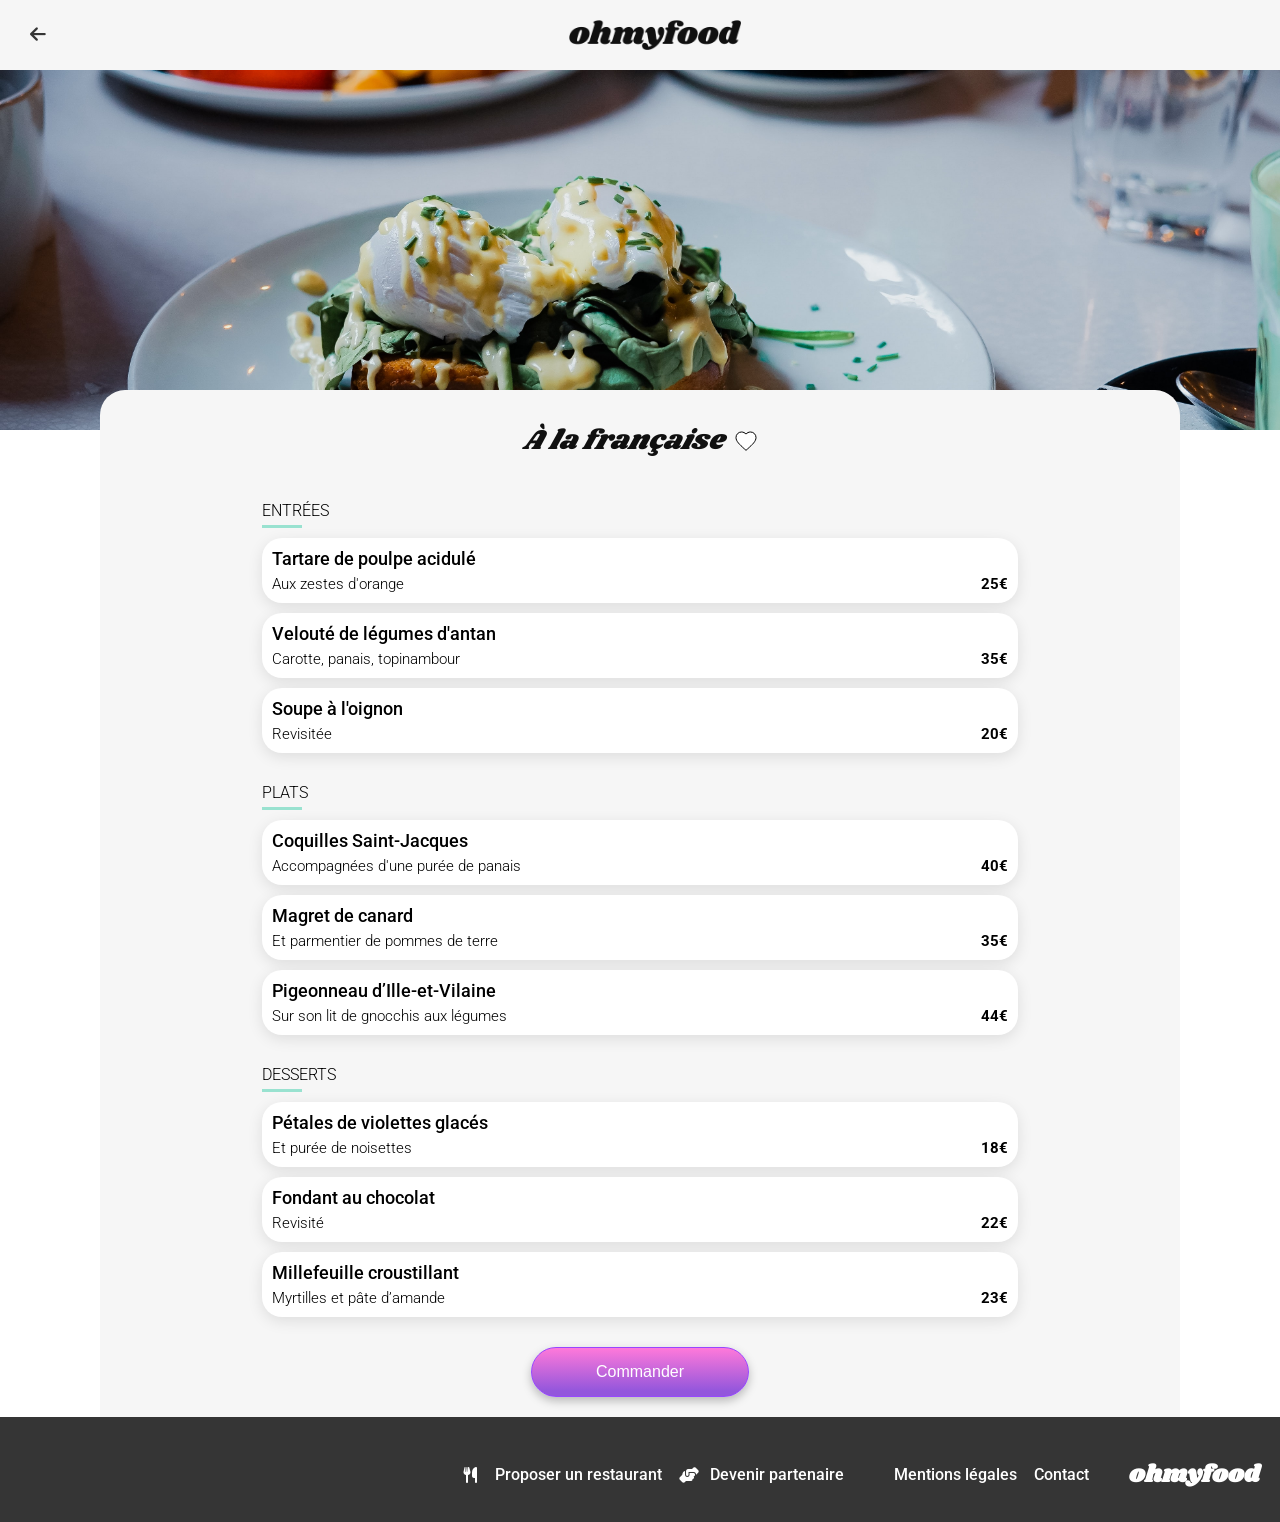
==== restaurant/a-la-francaise.html @ 743ebf79 "avec les anim coeur et coche ok" ====
<!DOCTYPE html>
<html lang="fr">
<head>
    <meta charset="UTF-8">
    <meta name="viewport" content="width=device-width, initial-scale=1.0">
    <title>A la Francaise</title>
    <link rel="preconnect" href="https://fonts.googleapis.com">
    <link rel="preconnect" href="https://fonts.gstatic.com" crossorigin>
    <link href="https://fonts.googleapis.com/css2?family=Cabin:ital,wght@0,400..700;1,400..700&family=Poppins:ital,wght@0,100;0,200;0,300;0,400;0,500;0,600;0,700;0,800;0,900;1,100;1,200;1,300;1,400;1,500;1,600;1,700;1,800;1,900&family=Roboto:ital,wght@0,100..900;1,100..900&display=swap" rel="stylesheet">
    <link href="https://fonts.googleapis.com/css2?family=Shrikhand&display=swap" rel="stylesheet">
    <link rel="stylesheet" href="https://cdnjs.cloudflare.com/ajax/libs/font-awesome/6.2.1/css/all.min.css" integrity="sha512-MV7K8+y+gLIBoVD59lQIYicR65iaqukzvf/nwasF0nqhPay5w/9lJmVM2hMDcnK1OnMGCdVK+iQrJ7lzPJQd1w==" crossorigin="anonymous" referrerpolicy="no-referrer">
    <link rel="stylesheet" href="../sass/sass/restaurant.css">
</head>
<body>
    <nav>
        <header>
            <a href="../index.html"><i class="fa-solid fa-arrow-left"></i></a>
            <img class="logo" src="../ImagesTextesOhmyfood/images/logo/ohmyfood.png" alt="Logo ohmyfood">
        </header>
        <img class="cover-restaurant" src="../ImagesTextesOhmyfood/images/restaurants/toa-heftiba-DQKerTsQwi0-unsplash.jpg" alt="La palette du gout">
    </nav>
    <main>
        <div class="conteneur-menu">
            <div class="title">
                <h1>À la française</h1>
                <svg class="like" xmlns="http://www.w3.org/2000/svg" viewBox="0 0 24 24">
                    <defs>
                        <linearGradient id="likeGradientHover" x1="0%" y1="0%" x2="0%" y2="100%">
                            <stop offset="0%" style="stop-color:#9356DC;stop-opacity:1" />
                            <stop offset="100%" style="stop-color:#FF79DA;stop-opacity:1" />
                        </linearGradient>
                    </defs>
                    <path
                            d="M12 21.35l-1.45-1.32C5.4 15.36 2 12.28 2 8.5
                                    2 5.42 4.42 3 7.5 3
                                    c1.74 0 3.41 0.81 4.5 2.09
                                    C13.09 3.81 14.76 3 16.5 3
                                    19.58 3 22 5.42 22 8.5
                                    c0 3.78-3.4 6.86-8.55 11.54L12 21.35z" />
                </svg>
            </div>
            <section class="class-menu">
                <h2>ENTRÉES</h2>
                <div class="souligne"></div>
                <article class="plat">
                    <div class="space-between">
                        <div class="desc">
                            <h3>Tartare de poulpe acidulé</h3>
                            <p>Aux zestes d'orange</p>
                        </div>
                        <div class="prix">
                            <h3>25€</h3>
                        </div>
                    </div>
                    <div class="like">
                        <i class="fa-regular fa-circle-check"></i>
                    </div>
                </article>
                <article class="plat">
                    <div class="space-between">
                        <div class="desc">
                            <h3>Velouté de légumes d'antan</h3>
                            <p>Carotte, panais, topinambour</p>
                        </div>
                        <div class="prix">
                            <h3>35€</h3>
                        </div>
                    </div>
                    <div class="like">
                        <i class="fa-regular fa-circle-check"></i>
                    </div>
                </article>
                <article class="plat">
                    <div class="space-between">
                        <div class="desc">
                            <h3>Soupe à l'oignon</h3>
                            <p>Revisitée</p>
                        </div>
                        <div class="prix">
                            <h3>20€</h3>
                        </div>
                    </div>
                    <div class="like">
                        <i class="fa-regular fa-circle-check"></i>
                    </div>
                </article>
            </section>
            <section class="class-menu">
                <h2>PLATS</h2>
                <div class="souligne"></div>
                <article class="plat">
                    <div class="space-between">
                        <div class="desc">
                            <h3>Coquilles Saint-Jacques</h3>
                            <p>Accompagnées d'une purée de panais</p>
                        </div>
                        <div class="prix">
                            <h3>40€</h3>
                        </div>
                    </div>
                    <div class="like">
                        <i class="fa-regular fa-circle-check"></i>
                    </div>
                </article>
                <article class="plat">
                    <div class="space-between">
                        <div class="desc">
                            <h3>Magret de canard</h3>
                            <p>Et parmentier de pommes de terre</p>
                        </div>
                        <div class="prix">
                            <h3>35€</h3>
                        </div>
                    </div>
                    <div class="like">
                        <i class="fa-regular fa-circle-check"></i>
                    </div>
                </article>
                <article class="plat">
                    <div class="space-between">
                        <div class="desc">
                            <h3>Pigeonneau d’Ille-et-Vilaine</h3>
                            <p>Sur son lit de gnocchis aux légumes</p>
                        </div>
                        <div class="prix">
                            <h3>44€</h3>
                        </div>
                    </div>
                    <div class="like">
                        <i class="fa-regular fa-circle-check"></i>
                    </div>
                </article>
            </section>
            <section class="class-menu">
                <h2>DESSERTS</h2>
                <div class="souligne"></div>
                <article class="plat">
                    <div class="space-between">
                        <div class="desc">
                            <h3>Pétales de violettes glacés</h3>
                            <p>Et purée de noisettes</p>
                        </div>
                        <div class="prix">
                            <h3>18€</h3>
                        </div>
                    </div>
                    <div class="like">
                        <i class="fa-regular fa-circle-check"></i>
                    </div>
                </article>
                <article class="plat">
                    <div class="space-between">
                        <div class="desc">
                            <h3>Fondant au chocolat</h3>
                            <p>Revisité</p>
                        </div>
                        <div class="prix">
                            <h3>22€</h3>
                        </div>
                    </div>
                    <div class="like">
                        <i class="fa-regular fa-circle-check"></i>
                    </div>
                </article>
                <article class="plat">
                    <div class="space-between">
                        <div class="desc">
                            <h3>Millefeuille croustillant</h3>
                            <p>Myrtilles et pâte d’amande</p>
                        </div>
                        <div class="prix">
                            <h3>23€</h3>
                        </div>
                    </div>
                    <div class="like">
                        <i class="fa-regular fa-circle-check"></i>
                    </div>
                </article>
            </section>
            <div class="div-commande">
                <button class="button-gradiant">Commander</button>
            </div>
        </div>
    </main>
    <footer>
        <h2>ohmyfood</h2>
        <section class="liens">
            <div class="groupe-lien">
                <a>
                    <i class="fa-solid fa-utensils"></i>
                    <p>Proposer un restaurant</p>
                </a>
                <a>
                    <i class="fa-solid fa-handshake-angle"></i>
                    <p>Devenir partenaire</p>
                </a>
            </div>
            <div class="groupe-lien">
                <a>
                    <p>Mentions légales</p>
                </a>
                <a>
                    <p>Contact</p>
                </a>
            </div>
        </section>
    </footer>
</body>
</html>
---- sass/sass/restaurant.css ----
* {
  margin: 0px;
}

body {
  background-color: #FFF;
}

nav {
  color: #353535;
  width: 100vw;
  display: flex;
  flex-direction: column;
  position: relative;
  background-color: #F6F6F6;
}
nav header {
  padding: 10px;
  display: flex;
  flex-direction: row;
  align-items: center;
}
nav header i {
  align-content: center;
  height: 30px;
  width: 30px;
  color: #353535;
  font-size: 18px;
  transform: translateX(20px);
}
nav header .logo {
  height: 30px;
  display: flex;
  padding: 10px;
  margin: auto;
  justify-content: center;
}
nav .cover-restaurant {
  position: relative;
  width: 100vw;
  height: 40vh;
  object-fit: cover;
  margin: 0px 0px -40px 0px;
}

main {
  display: flex;
  flex-direction: column;
  background-color: #F6F6F6;
  border-top-right-radius: 25px;
  border-top-left-radius: 25px;
  position: relative;
}
@media screen and (min-width: 1000px) {
  main {
    width: 90%;
    max-width: 1080px;
    margin: auto;
  }
}
main .conteneur-menu {
  padding: 10px 20px;
}
@media screen and (min-width: 1000px) {
  main .conteneur-menu {
    width: 70%;
    margin: auto;
  }
}
main .conteneur-menu .title {
  display: flex;
  flex-direction: row;
  padding: 20px 0px 20px 0px;
  align-items: center;
  justify-content: space-between;
}
@media screen and (min-width: 1000px) {
  main .conteneur-menu .title {
    justify-content: center;
  }
}
main .conteneur-menu .title h1 {
  font-family: "Shrikhand", "Times New Roman", Times, serif;
  font-weight: 400;
  font-style: italic;
  font-size: 28px;
  color: #101010;
}
@media screen and (min-width: 1000px) {
  main .conteneur-menu .title h1 {
    padding-right: 10px;
  }
}
main .conteneur-menu .title .like {
  width: 24px;
  height: 24px;
  display: flex;
}
main .conteneur-menu .title .like path {
  fill: white;
  stroke: black;
  stroke-width: 1px;
  transition: fill 0.2s ease;
}
main .conteneur-menu .title .like:hover path {
  fill: url(#likeGradientHover);
  stroke-width: 0;
}
main .class-menu h2 {
  font-family: "roboto", sans-serif;
  font-weight: 300;
  font-size: 16px;
  margin-bottom: 5px;
  padding: 20px 0px 0px 0px;
}
main .class-menu .souligne {
  width: 40px;
  height: 3px;
  background-color: #99E2D0;
  margin-bottom: 10px;
}
main .class-menu .plat {
  display: flex;
  flex-direction: row;
  background-color: #fff;
  border-radius: 20px;
  overflow: hidden;
  box-shadow: 0px 4px 15px rgba(0, 0, 0, 0.1);
  align-items: flex-end;
  margin: 10px 0px;
}
main .class-menu .plat .space-between {
  display: flex;
  flex-direction: row;
  align-items: flex-end;
  justify-content: space-between;
  width: 100%;
}
main .class-menu .plat .space-between:hover {
  width: 85%;
  transition: width 0.4s ease-in-out;
  transform-origin: right;
}
@media screen and (min-width: 1000px) {
  main .class-menu .plat .space-between:hover {
    width: 100%;
  }
}
main .class-menu .plat .space-between:hover + .like {
  width: 15%;
}
@media screen and (min-width: 1000px) {
  main .class-menu .plat .space-between:hover + .like {
    width: 65px;
  }
}
main .class-menu .plat .space-between .desc {
  display: flex;
  flex-direction: column;
  text-overflow: ellipsis;
  overflow: hidden;
  white-space: nowrap;
}
main .class-menu .plat .space-between .desc:hover {
  padding-right: 20px;
}
main .class-menu .plat .space-between .desc h3 {
  margin: 0;
  padding: 10px 0px 3px 10px;
  font-family: "roboto", sans-serif;
  font-weight: 500;
  font-size: 18px;
  text-overflow: ellipsis;
  overflow: hidden;
  white-space: nowrap;
}
main .class-menu .plat .space-between .desc p {
  margin: 0;
  padding: 3px 0px 10px 10px;
  font-family: "roboto", sans-serif;
  font-weight: 300;
  font-size: 15px;
  text-overflow: ellipsis;
  overflow: hidden;
}
main .class-menu .plat .space-between .prix h3 {
  margin: 0;
  padding: 0px 10px 10px 0px;
  font-family: "roboto", sans-serif;
  font-weight: 700;
  font-size: 15px;
  white-space: nowrap;
}
main .class-menu .plat .like {
  display: flex;
  position: relative;
  align-items: center;
  color: #fff;
  background-color: #99E2D0;
  width: 0%;
  justify-content: center;
  align-self: stretch;
  transition: width 0.4s ease-in-out;
  overflow: hidden;
}

.div-commande {
  display: flex;
  padding: 0px 0px 30px 0px;
  transform: translateY(20px);
}
.div-commande .button-gradiant {
  color: #FFFFFF;
  background: linear-gradient(180deg, rgb(255, 121, 218) 0%, rgb(147, 86, 220) 90%);
  font-size: 16px;
  height: 50px;
  border-radius: 50px;
  border: 1px solid #9747FF;
  align-content: center;
  width: 218px;
  margin: auto;
  box-shadow: 0px 4px 10px rgba(0, 0, 0, 0.25);
}
.div-commande .button-gradiant:hover {
  cursor: pointer;
}

footer {
  background-color: #353535;
  padding-top: 40px;
  display: flex;
  flex-direction: column;
  gap: 20px;
  padding: 20px;
  color: #fff;
  padding-top: 16px;
}
@media screen and (min-width: 1000px) {
  footer {
    display: flex;
    flex-direction: row-reverse;
    padding-top: 40px;
    padding-bottom: 30px;
  }
}
footer h2 {
  font-family: "Shrikhand", "Times New Roman", Times, serif;
  padding-top: 16px;
}
@media screen and (min-width: 1000px) {
  footer h2 {
    padding-top: 0px;
    padding-left: 20px;
  }
}
footer section {
  display: flex;
  flex-direction: column;
  gap: 7px;
}
@media screen and (min-width: 1000px) {
  footer section {
    flex-direction: row;
    gap: 40px;
  }
}
footer section .groupe-lien {
  display: flex;
  flex-direction: column;
  gap: 7px;
}
@media screen and (min-width: 1000px) {
  footer section .groupe-lien {
    flex-direction: row;
  }
}
footer section .groupe-lien a {
  display: flex;
  align-items: center;
  align-content: center;
  gap: 5px;
}
@media screen and (min-width: 1000px) {
  footer section .groupe-lien a {
    gap: 0px;
  }
}
footer section .groupe-lien a i {
  width: 18px;
  padding-right: 3px;
}
@media screen and (min-width: 1000px) {
  footer section .groupe-lien a i {
    padding-left: 10px;
  }
}
footer section .groupe-lien a p {
  font-weight: 500;
  font-size: 16px;
  font-family: "Roboto", sans-serif;
}
@media screen and (min-width: 1000px) {
  footer section .groupe-lien a p {
    padding-left: 10px;
  }
}

@keyframes like-anim {
  0% {
    width: 0%;
  }
  100% {
    width: 15%;
  }
}

/*# sourceMappingURL=restaurant.css.map */
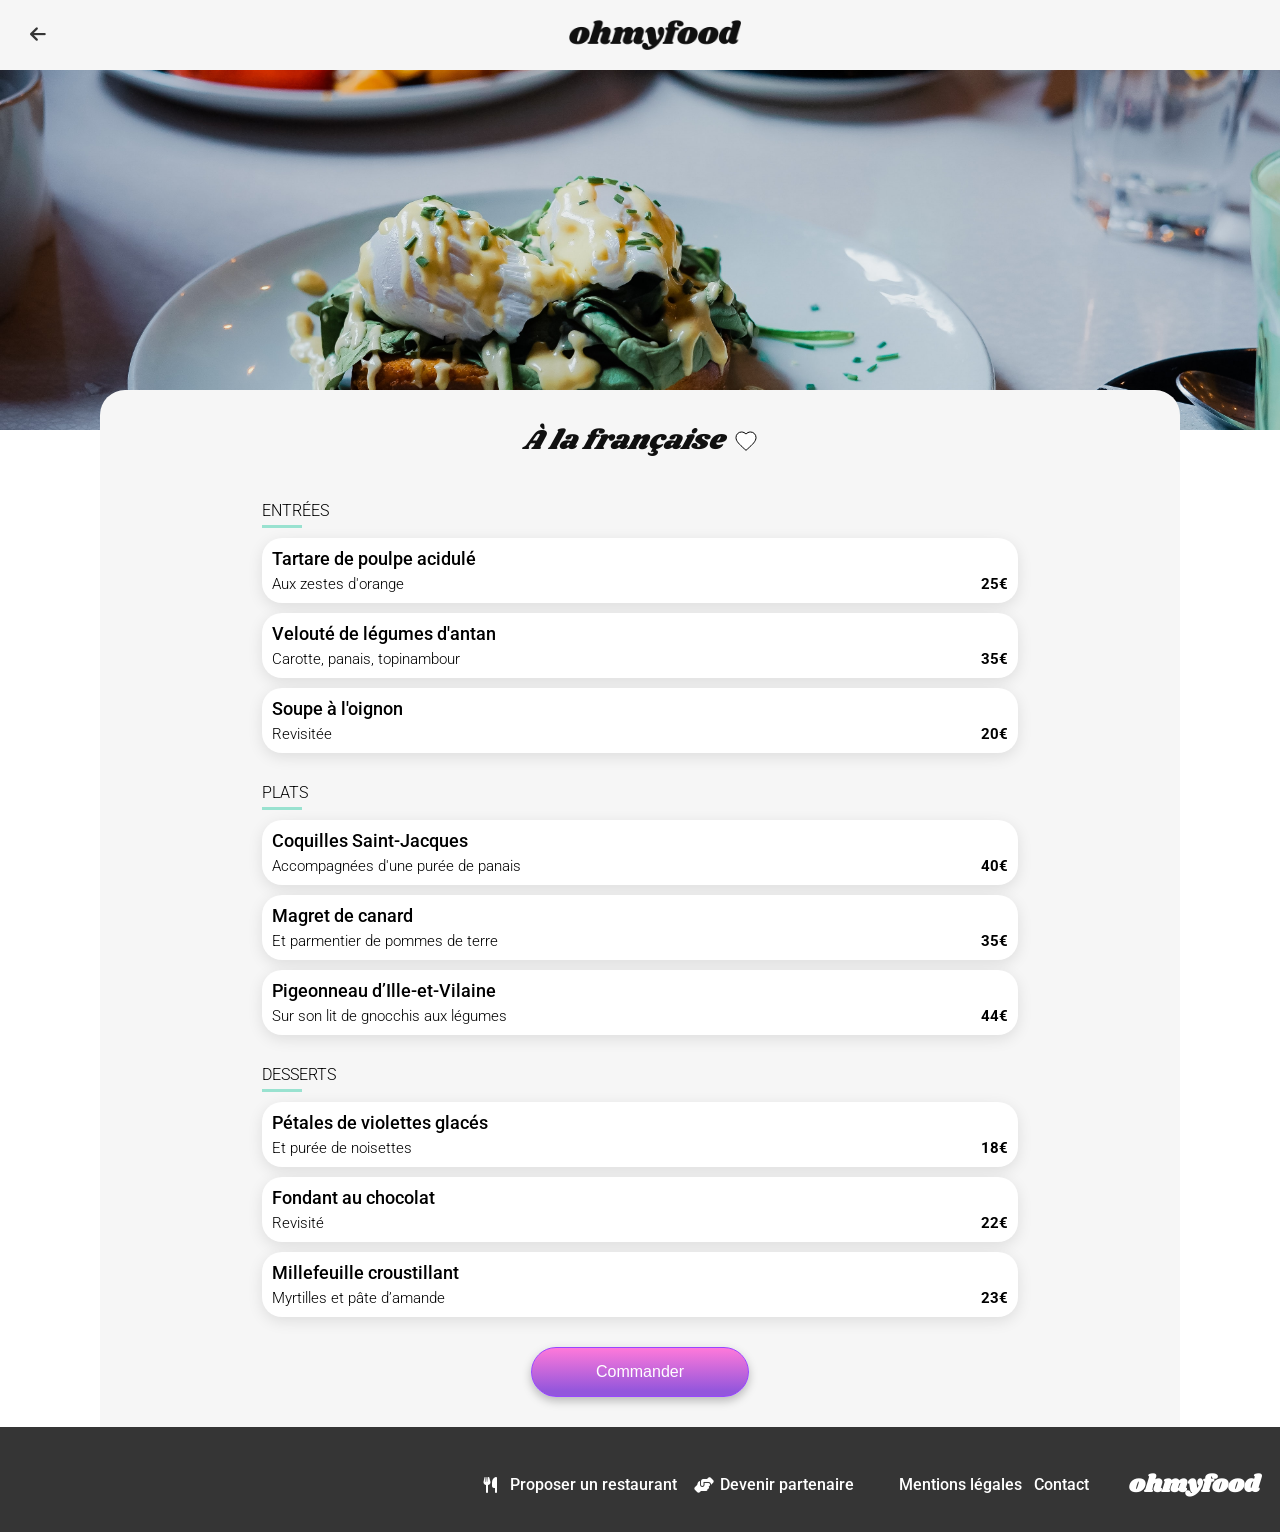
==== commit bee6ed70: "a 99%" ====
--- a/restaurant/a-la-francaise.html
+++ b/restaurant/a-la-francaise.html
@@ -10,11 +10,13 @@
     <link href="https://fonts.googleapis.com/css2?family=Shrikhand&display=swap" rel="stylesheet">
     <link rel="stylesheet" href="https://cdnjs.cloudflare.com/ajax/libs/font-awesome/6.2.1/css/all.min.css" integrity="sha512-MV7K8+y+gLIBoVD59lQIYicR65iaqukzvf/nwasF0nqhPay5w/9lJmVM2hMDcnK1OnMGCdVK+iQrJ7lzPJQd1w==" crossorigin="anonymous" referrerpolicy="no-referrer">
     <link rel="stylesheet" href="../sass/sass/restaurant.css">
+    <script src="../script/app.js" defer></script>
+    <link rel="shortcut icon" type="image/x-icon" href="./ImagesTextesOhmyfood/images/logo/oh.png">
 </head>
 <body>
     <nav>
         <header>
-            <a href="../index.html"><i class="fa-solid fa-arrow-left"></i></a>
+            <a class="back-to-home" href="../index.html"><i class="fa-solid fa-arrow-left"></i></a>
             <img class="logo" src="../ImagesTextesOhmyfood/images/logo/ohmyfood.png" alt="Logo ohmyfood">
         </header>
         <img class="cover-restaurant" src="../ImagesTextesOhmyfood/images/restaurants/toa-heftiba-DQKerTsQwi0-unsplash.jpg" alt="La palette du gout">
@@ -23,7 +25,7 @@
         <div class="conteneur-menu">
             <div class="title">
                 <h1>À la française</h1>
-                <svg class="like" xmlns="http://www.w3.org/2000/svg" viewBox="0 0 24 24">
+                <svg class="coeur" xmlns="http://www.w3.org/2000/svg" viewBox="0 0 24 24">
                     <defs>
                         <linearGradient id="likeGradientHover" x1="0%" y1="0%" x2="0%" y2="100%">
                             <stop offset="0%" style="stop-color:#9356DC;stop-opacity:1" />
--- a/sass/sass/restaurant.css
+++ b/sass/sass/restaurant.css
@@ -1,9 +1,12 @@
 * {
-  margin: 0px;
+  margin: 0;
 }
 
 body {
+  transform: translateY(100vh);
+  opacity: 0;
   background-color: #FFF;
+  animation: slide-in 0.3s ease both;
 }
 
 nav {
@@ -40,7 +43,7 @@
   width: 100vw;
   height: 40vh;
   object-fit: cover;
-  margin: 0px 0px -40px 0px;
+  margin: 0 0 -40px 0;
 }
 
 main {
@@ -70,7 +73,7 @@
 main .conteneur-menu .title {
   display: flex;
   flex-direction: row;
-  padding: 20px 0px 20px 0px;
+  padding: 20px 0 20px 0;
   align-items: center;
   justify-content: space-between;
 }
@@ -91,18 +94,18 @@
     padding-right: 10px;
   }
 }
-main .conteneur-menu .title .like {
+main .conteneur-menu .title .coeur {
   width: 24px;
   height: 24px;
   display: flex;
 }
-main .conteneur-menu .title .like path {
+main .conteneur-menu .title .coeur path {
   fill: white;
   stroke: black;
   stroke-width: 1px;
   transition: fill 0.2s ease;
 }
-main .conteneur-menu .title .like:hover path {
+main .conteneur-menu .title .coeur:hover path {
   fill: url(#likeGradientHover);
   stroke-width: 0;
 }
@@ -111,7 +114,7 @@
   font-weight: 300;
   font-size: 16px;
   margin-bottom: 5px;
-  padding: 20px 0px 0px 0px;
+  padding: 20px 0 0 0;
 }
 main .class-menu .souligne {
   width: 40px;
@@ -127,7 +130,7 @@
   overflow: hidden;
   box-shadow: 0px 4px 15px rgba(0, 0, 0, 0.1);
   align-items: flex-end;
-  margin: 10px 0px;
+  margin: 10px 0;
 }
 main .class-menu .plat .space-between {
   display: flex;
@@ -135,24 +138,7 @@
   align-items: flex-end;
   justify-content: space-between;
   width: 100%;
-}
-main .class-menu .plat .space-between:hover {
-  width: 85%;
-  transition: width 0.4s ease-in-out;
-  transform-origin: right;
-}
-@media screen and (min-width: 1000px) {
-  main .class-menu .plat .space-between:hover {
-    width: 100%;
-  }
-}
-main .class-menu .plat .space-between:hover + .like {
-  width: 15%;
-}
-@media screen and (min-width: 1000px) {
-  main .class-menu .plat .space-between:hover + .like {
-    width: 65px;
-  }
+  min-width: 85%;
 }
 main .class-menu .plat .space-between .desc {
   display: flex;
@@ -160,13 +146,10 @@
   text-overflow: ellipsis;
   overflow: hidden;
   white-space: nowrap;
-}
-main .class-menu .plat .space-between .desc:hover {
-  padding-right: 20px;
 }
 main .class-menu .plat .space-between .desc h3 {
   margin: 0;
-  padding: 10px 0px 3px 10px;
+  padding: 10px 0 3px 10px;
   font-family: "roboto", sans-serif;
   font-weight: 500;
   font-size: 18px;
@@ -176,7 +159,7 @@
 }
 main .class-menu .plat .space-between .desc p {
   margin: 0;
-  padding: 3px 0px 10px 10px;
+  padding: 3px 0 10px 10px;
   font-family: "roboto", sans-serif;
   font-weight: 300;
   font-size: 15px;
@@ -185,7 +168,7 @@
 }
 main .class-menu .plat .space-between .prix h3 {
   margin: 0;
-  padding: 0px 10px 10px 0px;
+  padding: 0 10px 10px 3px;
   font-family: "roboto", sans-serif;
   font-weight: 700;
   font-size: 15px;
@@ -197,16 +180,16 @@
   align-items: center;
   color: #fff;
   background-color: #99E2D0;
-  width: 0%;
+  width: 0;
   justify-content: center;
   align-self: stretch;
+  overflow: hidden;
   transition: width 0.4s ease-in-out;
-  overflow: hidden;
 }
 
 .div-commande {
   display: flex;
-  padding: 0px 0px 30px 0px;
+  padding: 0 0 40px 0;
   transform: translateY(20px);
 }
 .div-commande .button-gradiant {
@@ -249,7 +232,7 @@
 }
 @media screen and (min-width: 1000px) {
   footer h2 {
-    padding-top: 0px;
+    padding-top: 0;
     padding-left: 20px;
   }
 }
@@ -282,7 +265,7 @@
 }
 @media screen and (min-width: 1000px) {
   footer section .groupe-lien a {
-    gap: 0px;
+    gap: 0;
   }
 }
 footer section .groupe-lien a i {
@@ -301,17 +284,71 @@
 }
 @media screen and (min-width: 1000px) {
   footer section .groupe-lien a p {
-    padding-left: 10px;
-  }
-}
-
+    padding-left: 5px;
+  }
+}
+
+@keyframes slide-out {
+  0% {
+    transform: translateY(0);
+    opacity: 1;
+  }
+  30% {
+    transform: translateY(10vh);
+    opacity: 0.5;
+  }
+  70% {
+    transform: translateY(50vh);
+    opacity: 0.2;
+  }
+  100% {
+    transform: translateY(100vh);
+    opacity: 0;
+  }
+}
+@keyframes slide-in {
+  0% {
+    transform: translateY(100vh);
+    opacity: 0;
+  }
+  100% {
+    transform: translateY(0vh);
+    opacity: 1;
+  }
+}
 @keyframes like-anim {
   0% {
-    width: 0%;
+    width: 0;
+    max-width: 65px;
   }
   100% {
     width: 15%;
-  }
+    max-width: 65px;
+  }
+}
+@keyframes like-retour {
+  0% {
+    width: 15%;
+    max-width: 65px;
+  }
+  100% {
+    width: 0%;
+  }
+}
+.slide {
+  animation: slide-out 0.3s linear both;
+}
+
+.slide-in {
+  animation: slide-up 0.3s linear both;
+}
+
+.liked {
+  animation: like-anim 0.2s linear both;
+}
+
+.like-retour {
+  animation: like-retour 0.2s linear both;
 }
 
 /*# sourceMappingURL=restaurant.css.map */
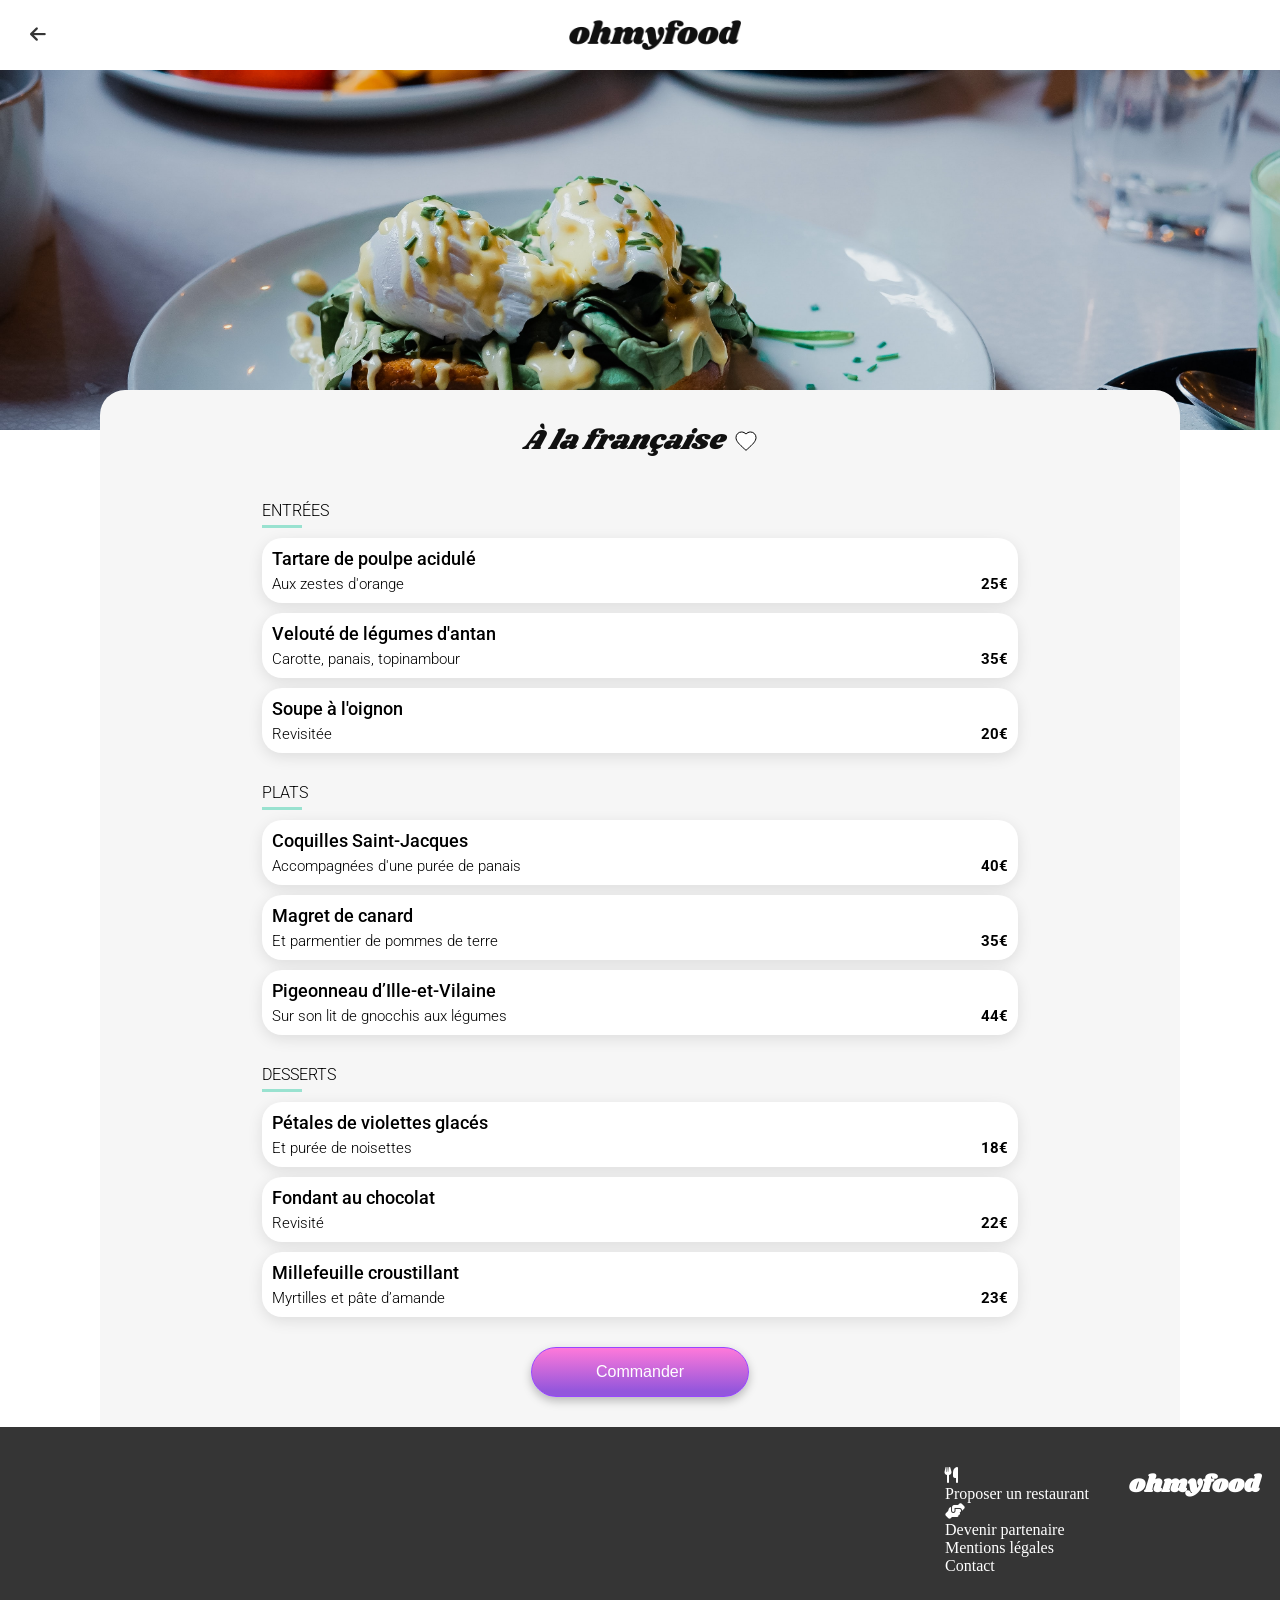
==== commit ee6c7275: "avec le W3S valide a 100%" ====
--- a/restaurant/a-la-francaise.html
+++ b/restaurant/a-la-francaise.html
@@ -186,7 +186,7 @@
     </main>
     <footer>
         <h2>ohmyfood</h2>
-        <section class="liens">
+        <div class="liens">
             <div class="groupe-lien">
                 <a>
                     <i class="fa-solid fa-utensils"></i>
@@ -205,7 +205,7 @@
                     <p>Contact</p>
                 </a>
             </div>
-        </section>
+        </div>
     </footer>
 </body>
 </html>
--- a/sass/sass/restaurant.css
+++ b/sass/sass/restaurant.css
@@ -15,7 +15,7 @@
   display: flex;
   flex-direction: column;
   position: relative;
-  background-color: #F6F6F6;
+  background-color: #FFFFFF;
 }
 nav header {
   padding: 10px;
@@ -308,7 +308,7 @@
 }
 @keyframes slide-in {
   0% {
-    transform: translateY(100vh);
+    transform: translateY(80vh);
     opacity: 0;
   }
   100% {
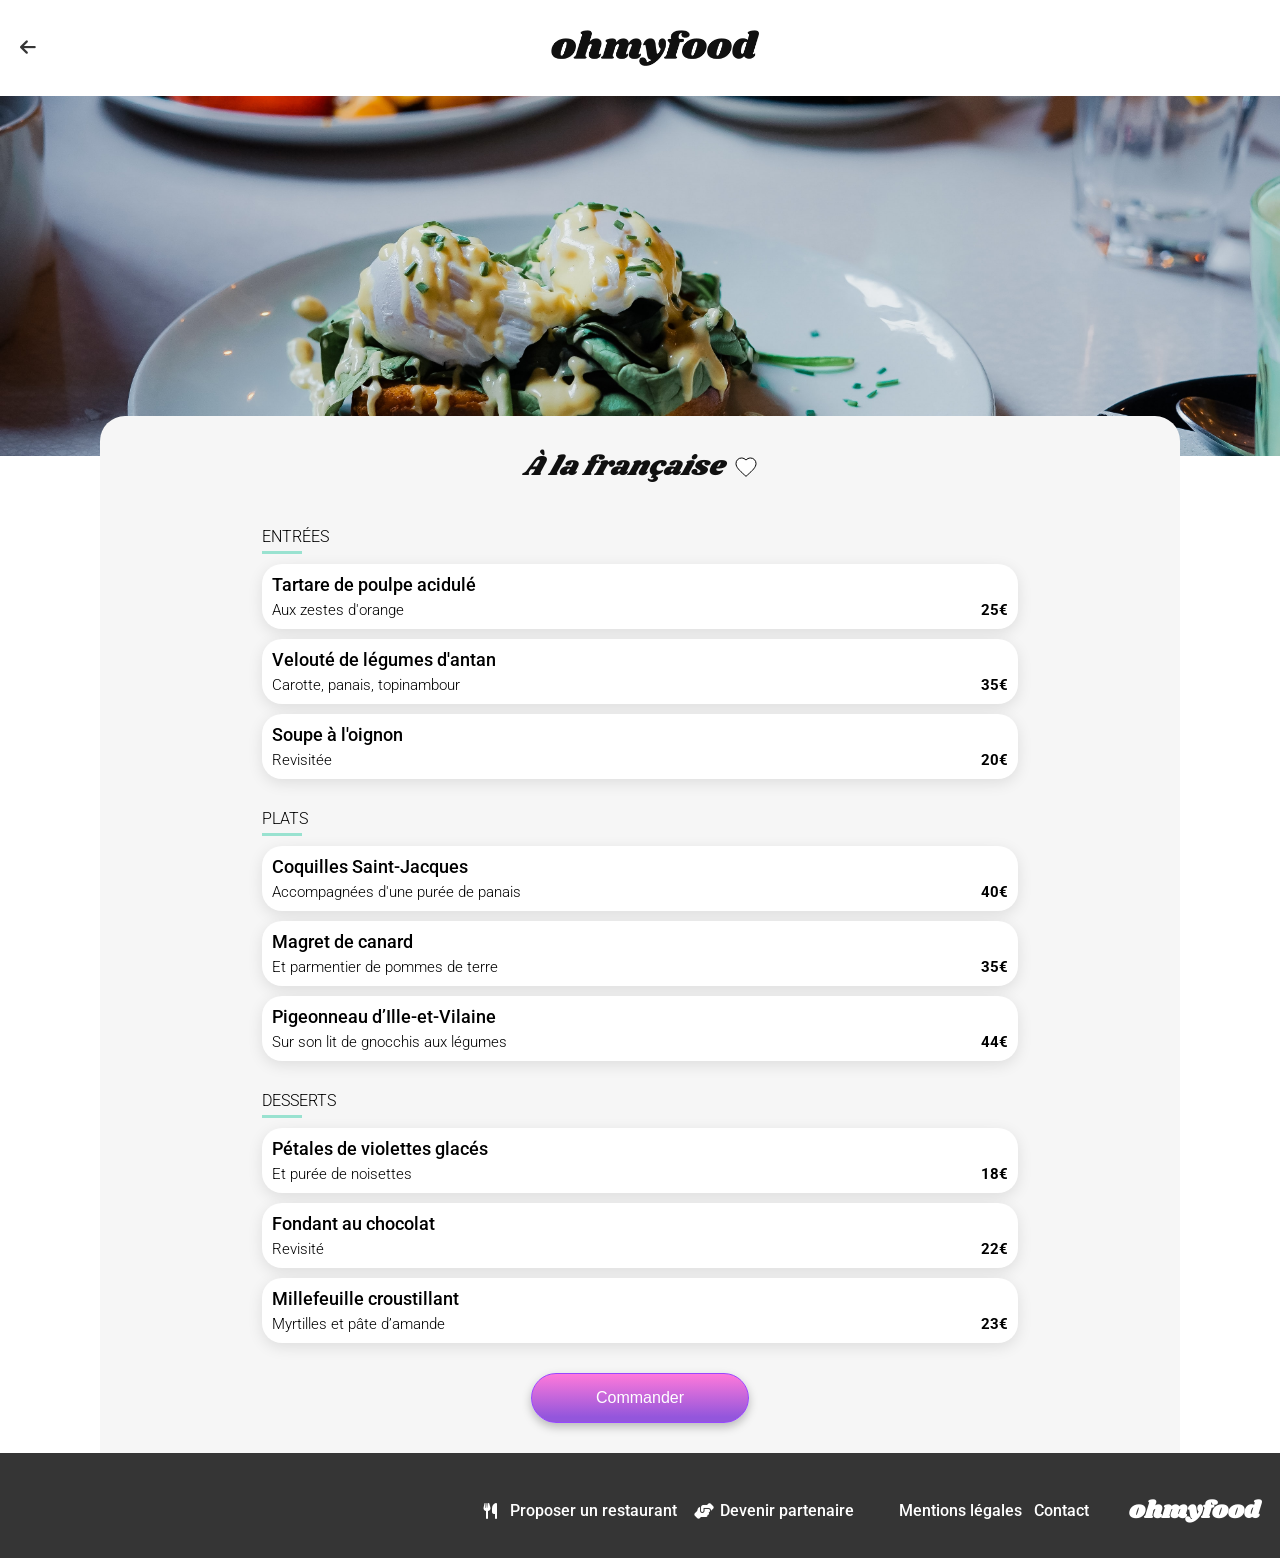
==== commit 25903573: "avec les anims loader et menu" ====
--- a/restaurant/a-la-francaise.html
+++ b/restaurant/a-la-francaise.html
@@ -201,7 +201,7 @@
                 <a>
                     <p>Mentions légales</p>
                 </a>
-                <a>
+                <a href="mailto:christopher.delanoue@icloud.com">
                     <p>Contact</p>
                 </a>
             </div>
--- a/sass/sass/restaurant.css
+++ b/sass/sass/restaurant.css
@@ -18,10 +18,15 @@
   background-color: #FFFFFF;
 }
 nav header {
-  padding: 10px;
   display: flex;
   flex-direction: row;
   align-items: center;
+  height: 63px;
+}
+@media screen and (min-width: 1000px) {
+  nav header {
+    height: 96px;
+  }
 }
 nav header i {
   align-content: center;
@@ -32,9 +37,8 @@
   transform: translateX(20px);
 }
 nav header .logo {
-  height: 30px;
-  display: flex;
-  padding: 10px;
+  height: 36px;
+  display: flex;
   margin: auto;
   justify-content: center;
 }
@@ -138,7 +142,12 @@
   align-items: flex-end;
   justify-content: space-between;
   width: 100%;
+}
+main .class-menu .plat .space-between:hover {
   min-width: 85%;
+}
+main .class-menu .plat .space-between:hover + .like {
+  width: 65px;
 }
 main .class-menu .plat .space-between .desc {
   display: flex;
@@ -205,7 +214,17 @@
   box-shadow: 0px 4px 10px rgba(0, 0, 0, 0.25);
 }
 .div-commande .button-gradiant:hover {
+  color: #FFFFFF;
+  background: linear-gradient(180deg, rgb(255, 134.4, 221.7) 0%, rgb(157.8, 102.9, 223.5) 90%);
+  font-size: 16px;
+  height: 50px;
+  border-radius: 50px;
+  border: 1px solid rgb(179.8260869565, 122, 255);
+  align-content: center;
+  width: 218px;
+  margin: auto;
   cursor: pointer;
+  box-shadow: 0px 4px 15px 0 rgba(0, 0, 0, 0.35);
 }
 
 footer {
@@ -236,58 +255,86 @@
     padding-left: 20px;
   }
 }
-footer section {
+footer div {
   display: flex;
   flex-direction: column;
   gap: 7px;
 }
 @media screen and (min-width: 1000px) {
-  footer section {
+  footer div {
     flex-direction: row;
     gap: 40px;
   }
 }
-footer section .groupe-lien {
+footer div .groupe-lien {
   display: flex;
   flex-direction: column;
   gap: 7px;
 }
 @media screen and (min-width: 1000px) {
-  footer section .groupe-lien {
+  footer div .groupe-lien {
     flex-direction: row;
   }
 }
-footer section .groupe-lien a {
+footer div .groupe-lien a {
   display: flex;
   align-items: center;
   align-content: center;
+  text-decoration: none;
+  color: #FFFFFF;
   gap: 5px;
 }
 @media screen and (min-width: 1000px) {
-  footer section .groupe-lien a {
+  footer div .groupe-lien a {
     gap: 0;
   }
 }
-footer section .groupe-lien a i {
+footer div .groupe-lien a i {
   width: 18px;
   padding-right: 3px;
 }
 @media screen and (min-width: 1000px) {
-  footer section .groupe-lien a i {
+  footer div .groupe-lien a i {
     padding-left: 10px;
   }
 }
-footer section .groupe-lien a p {
+footer div .groupe-lien a p {
   font-weight: 500;
   font-size: 16px;
   font-family: "Roboto", sans-serif;
 }
 @media screen and (min-width: 1000px) {
-  footer section .groupe-lien a p {
+  footer div .groupe-lien a p {
     padding-left: 5px;
   }
 }
 
+#entrees {
+  transform: translateY(2000px);
+  animation: groupe-menu 0.3s ease-out both;
+  animation-delay: 0.5s;
+}
+
+#plats {
+  transform: translateY(2000px);
+  animation: groupe-menu 0.3s ease-out both;
+  animation-delay: 1s;
+}
+
+#desserts {
+  transform: translateY(2000px);
+  animation: groupe-menu 0.3s ease-out both;
+  animation-delay: 1.5s;
+}
+
+@keyframes groupe-menu {
+  0% {
+    transform: translateY(2000px);
+  }
+  100% {
+    transform: translateY(0px);
+  }
+}
 @keyframes slide-out {
   0% {
     transform: translateY(0);
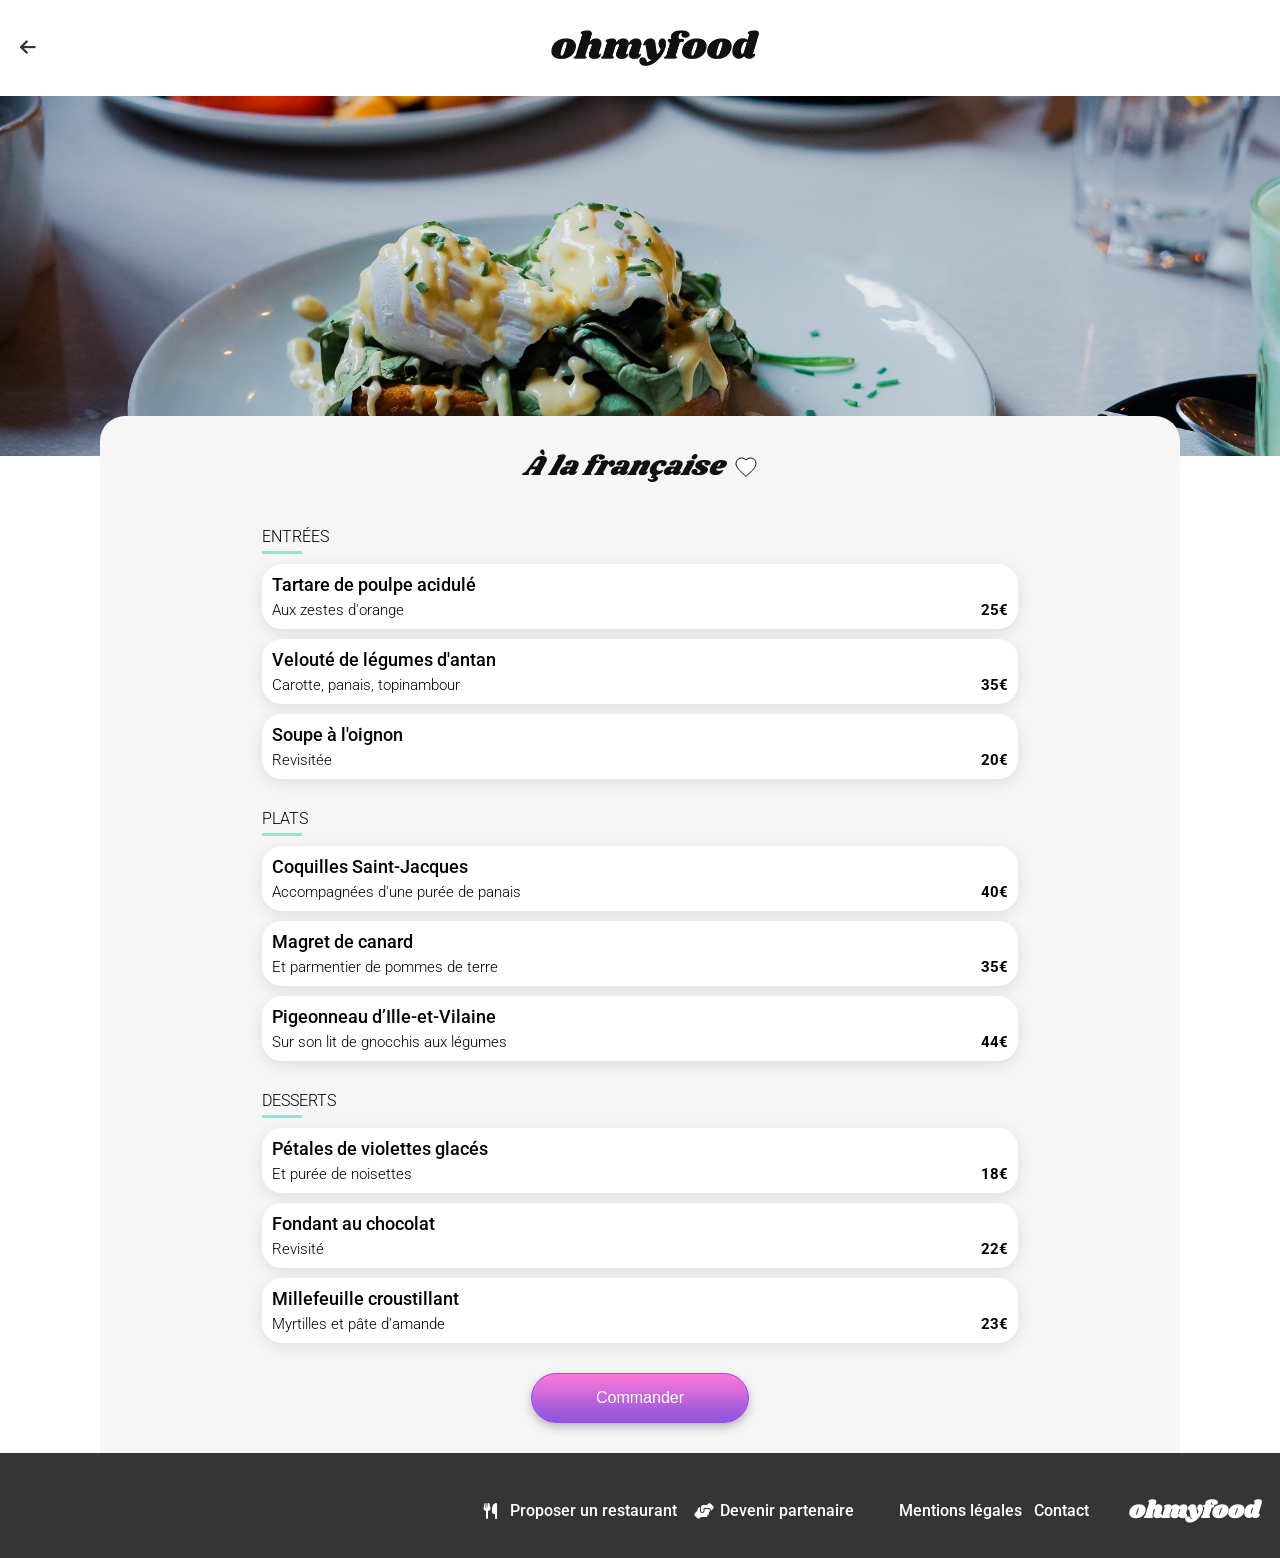
==== commit 9695498e: "W3C ok et Anim ok" ====
--- a/restaurant/a-la-francaise.html
+++ b/restaurant/a-la-francaise.html
@@ -41,7 +41,7 @@
                                     c0 3.78-3.4 6.86-8.55 11.54L12 21.35z" />
                 </svg>
             </div>
-            <section class="class-menu">
+            <section class="class-menu" id="entrees">
                 <h2>ENTRÉES</h2>
                 <div class="souligne"></div>
                 <article class="plat">
@@ -87,7 +87,7 @@
                     </div>
                 </article>
             </section>
-            <section class="class-menu">
+            <section class="class-menu" id="plats">
                 <h2>PLATS</h2>
                 <div class="souligne"></div>
                 <article class="plat">
@@ -133,7 +133,7 @@
                     </div>
                 </article>
             </section>
-            <section class="class-menu">
+            <section class="class-menu" id="desserts">
                 <h2>DESSERTS</h2>
                 <div class="souligne"></div>
                 <article class="plat">
